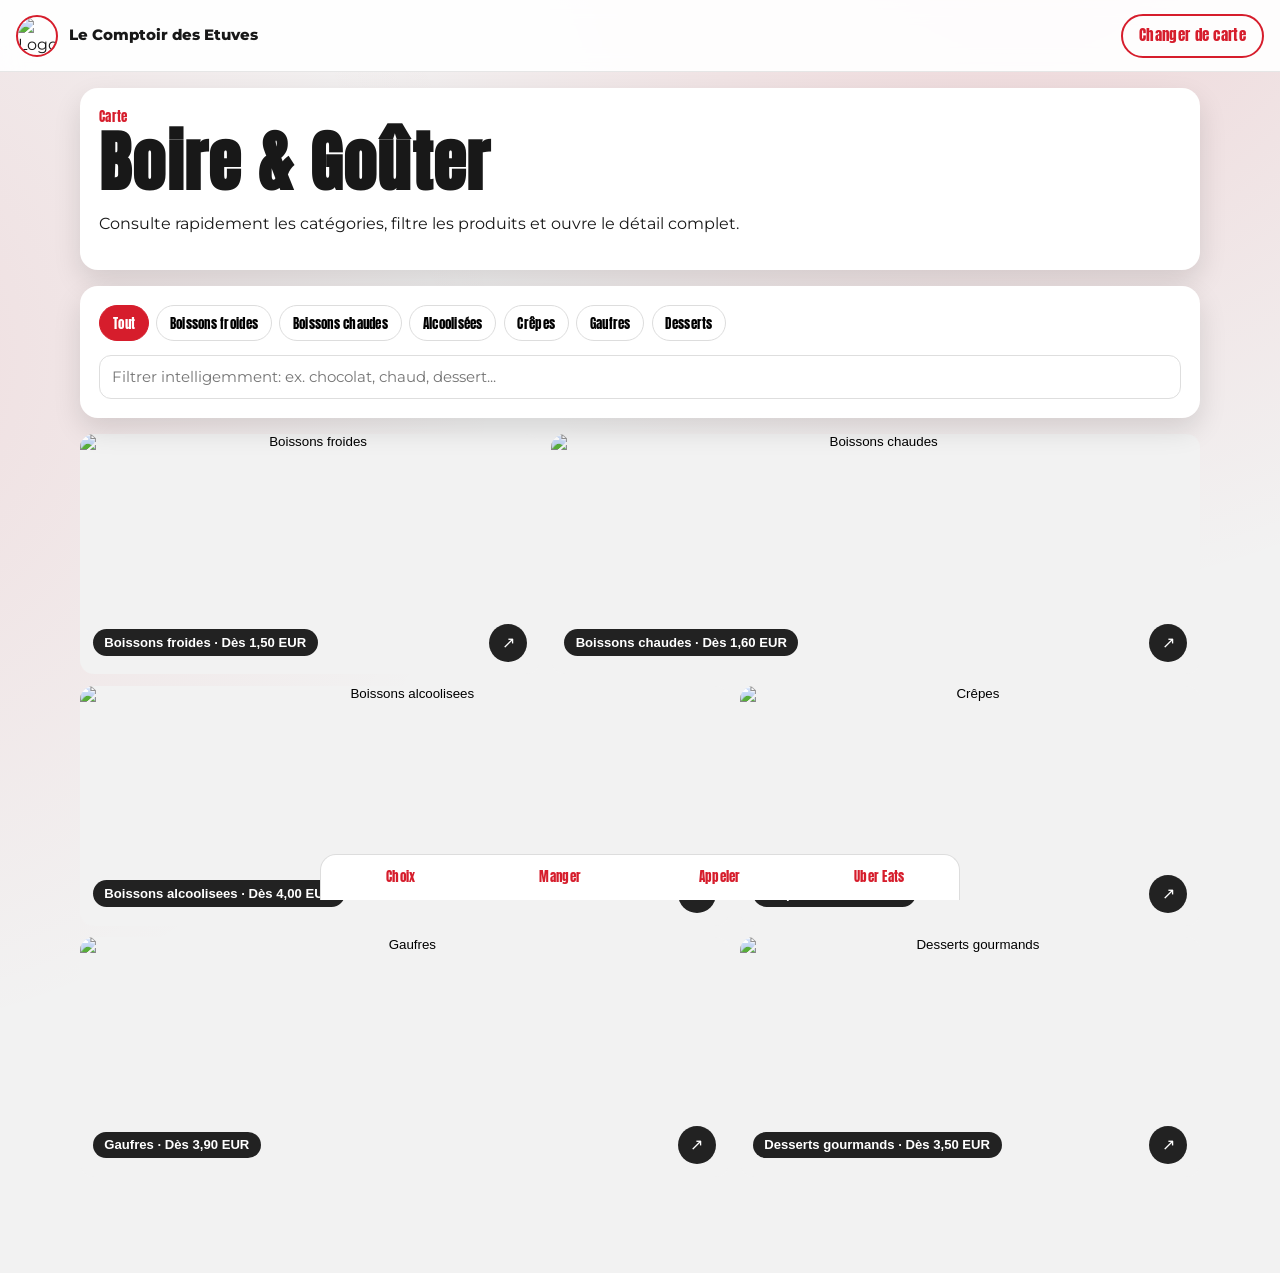
==== boire-gouter.html @ 40b5bdee "Add files via upload" ====
﻿<!doctype html>
<html lang="fr">
<head>
  <meta charset="UTF-8" />
  <meta name="viewport" content="width=device-width, initial-scale=1" />
  <title>Carte Boire & Go&ucirc;ter | Le Comptoir des Etuves</title>
  <meta name="description" content="Carte Boire & Go&ucirc;ter : boissons, desserts, cr&ecirc;pes, gaufres et glaces. Filtrage intelligent sur mobile." />
  <meta name="theme-color" content="#d61d2c" />
  <link rel="preconnect" href="https://fonts.googleapis.com" />
  <link rel="preconnect" href="https://fonts.gstatic.com" crossorigin />
  <link href="https://fonts.googleapis.com/css2?family=Anton&family=Montserrat:wght@400;500;600;700;800&display=swap" rel="stylesheet" />
  <link rel="stylesheet" href="styles.css" />
</head>
<body class="menu-category" data-menu-group="boire-gouter">
  <header class="topbar">
    <a class="brand" href="index.html">
      <img src="images/logo.png" alt="Logo Le Comptoir des Etuves" />
      <span>Le Comptoir des Etuves</span>
    </a>
    <a class="btn btn-outline" href="carte.html">Changer de carte</a>
  </header>

  <main class="menu-page-main">
    <section class="section menu-headline">
      <p class="kicker">Carte</p>
      <h1>Boire &amp; Go&ucirc;ter</h1>
      <p>Consulte rapidement les cat&eacute;gories, filtre les produits et ouvre le d&eacute;tail complet.</p>
    </section>

    <section class="section smart-filters">
      <div class="filters-row" id="menuFilters">
        <button class="filter-chip is-active" data-filter="all" type="button">Tout</button>
        <button class="filter-chip" data-filter="boissons-froides" type="button">Boissons froides</button>
        <button class="filter-chip" data-filter="boissons-chaudes" type="button">Boissons chaudes</button>
        <button class="filter-chip" data-filter="alcool" type="button">Alcoolis&eacute;es</button>
        <button class="filter-chip" data-filter="crepes" type="button">Cr&ecirc;pes</button>
        <button class="filter-chip" data-filter="gaufres" type="button">Gaufres</button>
        <button class="filter-chip" data-filter="desserts" type="button">Desserts</button>
      </div>
      <input id="menuSearch" class="menu-search" type="search" placeholder="Filtrer intelligemment: ex. chocolat, chaud, dessert..." />
    </section>

    <section class="menu-gallery-grid" id="productsGrid" aria-label="Produits boire et go&ucirc;ter"></section>
  </main>

  <section class="detail-modal" id="detailView" hidden aria-modal="true" role="dialog" aria-labelledby="detailTitle">
    <div class="detail-backdrop" id="detailBackdrop"></div>
    <article class="detail-card modal-card" id="detailContent"></article>
    <button class="detail-close" id="closeDetail" type="button" aria-label="Fermer le d&eacute;tail">&times;</button>
  </section>

  <nav class="mobile-actions" aria-label="Actions rapides mobile">
    <a href="carte.html">Choix</a>
    <a href="manger.html">Manger</a>
    <a href="tel:+33000000000">Appeler</a>
    <a href="#">Uber Eats</a>
  </nav>

  <script src="script.js"></script>
</body>
</html>
---- styles.css ----
﻿:root {
  --bg: #f2f2f2;
  --text: #181818;
  --brand: #d61d2c;
  --brand-dark: #b61623;
  --paper: #ffffff;
  --muted: #666;
  --radius: 18px;
  --shadow: 0 12px 28px rgba(0, 0, 0, 0.12);
  --topbar-h: 72px;
  --reviews-scroll-duration: 34s;
}

* {
  box-sizing: border-box;
}

body {
  margin: 0;
  font-family: "Montserrat", sans-serif;
  color: var(--text);
  background:
    radial-gradient(circle at 80% -10%, rgba(214, 29, 44, 0.14), transparent 42%),
    radial-gradient(circle at -15% 28%, rgba(214, 29, 44, 0.1), transparent 40%),
    var(--bg);
  line-height: 1.45;
}

body.modal-open {
  overflow: hidden;
}

h1,
h2,
h3,
.kicker,
.badge,
.filter-chip,
.btn,
.mobile-actions a {
  font-family: "Anton", sans-serif;
  letter-spacing: 0.02em;
}

a {
  color: var(--brand);
}

.topbar {
  position: sticky;
  top: 0;
  z-index: 40;
  display: flex;
  justify-content: space-between;
  align-items: center;
  gap: 0.75rem;
  padding: 0.7rem 1rem;
  min-height: var(--topbar-h);
  background: rgba(255, 255, 255, 0.92);
  backdrop-filter: blur(10px);
  border-bottom: 1px solid #e6e6e6;
}

.brand {
  display: flex;
  align-items: center;
  gap: 0.7rem;
  color: inherit;
  text-decoration: none;
}

.brand img {
  width: 42px;
  height: 42px;
  border-radius: 50%;
  border: 2px solid var(--brand);
}

.brand span {
  font-weight: 800;
  font-size: 0.95rem;
}

.lang-toggle {
  border: 1px solid #cfcfcf;
  background: #fff;
  border-radius: 999px;
  padding: 0.45rem 0.75rem;
  font-size: 0.75rem;
  font-weight: 700;
}

main {
  width: min(1100px, 100% - 2rem);
  margin: 1rem auto 6rem;
}

.section {
  background: var(--paper);
  border-radius: var(--radius);
  box-shadow: var(--shadow);
  padding: 1.2rem;
  margin-bottom: 1rem;
}

.kicker {
  margin: 0;
  font-size: 0.82rem;
  color: #ffe0e3;
}

.menu-headline .kicker {
  color: var(--brand);
}

h1,
h2 {
  margin: 0.25rem 0 0.65rem;
  line-height: 1;
}

h1 {
  font-size: clamp(2.2rem, 11vw, 4.1rem);
}

h2 {
  font-size: clamp(1.7rem, 7vw, 2.6rem);
}

.cta-row {
  display: flex;
  flex-wrap: wrap;
  gap: 0.55rem;
  margin-top: 1rem;
}

.btn {
  display: inline-flex;
  align-items: center;
  justify-content: center;
  min-height: 44px;
  padding: 0.52rem 1rem;
  border-radius: 999px;
  text-decoration: none;
  border: 2px solid transparent;
  font-size: 0.95rem;
}

.btn-primary {
  background: #fff;
  color: var(--brand);
}

.btn-primary:hover {
  background: #ffeef0;
}

.btn-outline {
  color: var(--brand);
  border-color: var(--brand);
  background: transparent;
}

.pill-list {
  list-style: none;
  display: flex;
  flex-wrap: wrap;
  gap: 0.5rem;
  padding: 0;
  margin: 0.9rem 0 0;
}

.pill-list li {
  background: #f9dce0;
  border: 1px solid #f1bcc4;
  color: #8f1622;
  border-radius: 999px;
  padding: 0.38rem 0.8rem;
  font-size: 0.86rem;
  font-weight: 700;
}

.info-grid {
  display: grid;
  gap: 0.8rem;
}

.info-grid article {
  border: 1px solid #ececec;
  border-radius: 14px;
  padding: 0.8rem;
  background: rgba(255, 255, 255, 0.84);
}

.info-grid h3 {
  margin: 0 0 0.25rem;
  color: var(--brand);
}

.map-embed-wrap {
  margin: 0.6rem 0;
  border-radius: 14px;
  overflow: hidden;
  border: 1px solid #e5e5e5;
}

.map-embed-wrap iframe {
  width: 100%;
  height: 250px;
  border: 0;
  display: block;
}

.review-carousel {
  position: relative;
  overflow: hidden;
  min-height: 180px;
  margin-top: 0.8rem;
  border-radius: 14px;
  border: 1px solid rgba(255, 255, 255, 0.16);
  background: rgba(255, 255, 255, 0.04);
  padding: 0.7rem 0;
}

.review-track {
  display: flex;
  width: max-content;
  gap: 0.85rem;
  will-change: transform;
  animation: reviews-ltr var(--reviews-scroll-duration) linear infinite;
}

.review {
  width: clamp(215px, 34vw, 300px);
  min-height: 142px;
  display: flex;
  flex-direction: column;
  justify-content: space-between;
  gap: 0.4rem;
  border: 1px solid #ffd2d8;
  border-radius: 12px;
  padding: 0.82rem;
  background: #fff;
  color: #201d1e;
  box-shadow: 0 10px 24px rgba(0, 0, 0, 0.2);
}

.review p {
  margin: 0;
  font-size: 0.86rem;
  line-height: 1.42;
}

.review-meta {
  display: flex;
  justify-content: space-between;
  gap: 0.6rem;
  color: #9f1f2c;
  font-weight: 700;
  font-size: 0.82rem;
}

.review small {
  color: #7b6668;
  font-size: 0.75rem;
}

.review-carousel:hover .review-track {
  animation-play-state: paused;
}

.btn-review {
  margin: 0.95rem auto 0;
  display: flex;
  width: min(340px, 100%);
  background: #fff;
  color: var(--brand);
  border: 1px solid #ffd5da;
  font-size: 1.05rem;
}

.best-sellers {
  margin-top: 1.1rem;
}

.best-sellers h3 {
  margin: 0 0 0.55rem;
  font-size: 1.35rem;
  color: #fff;
}

.best-seller-stage {
  position: relative;
  height: clamp(230px, 38vw, 340px);
  border-radius: 14px;
  overflow: hidden;
  border: 1px solid rgba(255, 255, 255, 0.16);
  background: rgba(255, 255, 255, 0.06);
}

.best-seller-slide {
  position: absolute;
  inset: 0;
  opacity: 0;
  transform: scale(1.03);
  transition: opacity 420ms ease, transform 420ms ease;
}

.best-seller-slide.is-active {
  opacity: 1;
  transform: scale(1);
}

.best-seller-slide img {
  display: block;
  width: 100%;
  height: 100%;
  object-fit: cover;
}

.best-seller-nav {
  margin-top: 0.55rem;
  display: grid;
  grid-template-columns: repeat(3, minmax(0, 1fr));
  overflow: hidden;
  gap: 0.45rem;
}

.best-seller-nav-progressive {
  border-radius: 10px;
  border: 1px solid rgba(255, 255, 255, 0.22);
  background: rgba(255, 255, 255, 0.18);
  backdrop-filter: blur(7px);
  padding: 0.22rem;
  gap: 0.22rem;
}

.best-nav-btn {
  position: relative;
  display: block;
  text-align: left;
  width: 100%;
  border: 1px solid rgba(255, 255, 255, 0.12);
  border-radius: 8px;
  background: transparent;
  color: rgba(255, 255, 255, 0.86);
  padding: 0.44rem 0.34rem 0.56rem;
  overflow: hidden;
  transition: background-color 220ms ease, color 220ms ease, border-color 220ms ease;
  cursor: pointer;
}

.best-nav-btn strong {
  display: block;
  font-size: 0.82rem;
  background: #ffffff;
  color: #1f1a1b;
  border: 1px solid #ffffff;
  border-radius: 7px;
  padding: 0.3rem 0.36rem;
  box-shadow: 0 6px 12px rgba(0, 0, 0, 0.14);
  white-space: normal;
  display: -webkit-box;
  -webkit-line-clamp: 2;
  line-clamp: 2;
  -webkit-box-orient: vertical;
  overflow: hidden;
  width: 100%;
}

.best-nav-btn.is-active {
  background: rgba(255, 255, 255, 0.9);
  border-color: rgba(255, 255, 255, 0.9);
  color: #1f1a1b;
}

.best-nav-btn.is-active strong {
  box-shadow: none;
}

.best-nav-progress {
  position: absolute;
  left: 0;
  right: 0;
  bottom: 0;
  height: 2px;
  background: rgba(255, 255, 255, 0.36);
}

.best-nav-progress::after {
  content: "";
  display: block;
  width: 0;
  height: 100%;
  background: var(--brand);
}

.best-nav-progress.is-running::after {
  width: 100%;
  transition: width var(--best-progress-duration, 9s) linear;
}

.uber-block {
  border: 2px solid #f1c4ca;
}

.site-footer {
  padding: 1.2rem 1rem 5.4rem;
  text-align: center;
  color: #444;
}

.mobile-actions {
  position: fixed;
  left: 0;
  right: 0;
  bottom: 0;
  z-index: 45;
  display: grid;
  grid-template-columns: repeat(4, 1fr);
  background: #fff;
  border-top: 1px solid #ddd;
}

.mobile-actions a {
  text-align: center;
  text-decoration: none;
  color: var(--brand);
  font-size: 0.82rem;
  padding: 0.75rem 0.2rem 0.85rem;
}

.home main {
  width: min(1200px, 100% - 1rem);
  margin: 0 auto 6rem;
}

.home .panels {
  position: relative;
  margin-top: 0.4rem;
}

.home .panel {
  position: sticky;
  top: calc(var(--topbar-h) - 4px);
  min-height: calc(100svh - var(--topbar-h));
  border-radius: 22px;
  margin-bottom: 6.7svh;
  overflow: hidden;
  display: flex;
  align-items: center;
  box-shadow: var(--shadow);
}

.home .panel:last-child {
  margin-bottom: 0;
}

.home .panel-grid {
  position: absolute;
  inset: 0;
  background-image:
    linear-gradient(to right, rgba(255, 255, 255, 0.16) 1px, transparent 1px),
    linear-gradient(to bottom, rgba(255, 255, 255, 0.16) 1px, transparent 1px);
  background-size: 52px 52px;
  mask-image: radial-gradient(ellipse 62% 52% at 50% 0%, #000 70%, transparent 100%);
  pointer-events: none;
}

.home .panel-content {
  position: relative;
  z-index: 1;
  width: min(980px, 100% - 2rem);
  margin: 0 auto;
  padding: 1.4rem 0;
}

.home .panel-hero {
  background: linear-gradient(135deg, #d61d2c 0%, #f03f51 80%);
  color: #fff;
}

.home .panel-hero .btn-outline {
  color: #fff;
  border-color: #fff;
}

.home .hero-subtitle {
  max-width: 60ch;
}

.home .panel-intro {
  background: #f8f8f8;
  color: #1b1b1b;
}

.home .panel-intro .kicker,
.home .panel-intro .pill-list li {
  color: #1b1b1b;
}

.intro-layout {
  display: grid;
  gap: 1rem;
}

.intro-image-card {
  margin: 0 auto;
  width: min(100%, 380px);
  aspect-ratio: 4 / 3;
  position: relative;
  overflow: visible;
  border: 0;
  background: transparent;
}

.intro-image-main,
.intro-image-secondary {
  position: absolute;
  display: block;
  border-radius: 16px;
  border: 1px solid #ddd;
  box-shadow: 0 12px 24px rgba(0, 0, 0, 0.14);
  background: #fff;
  padding: 0.2rem;
  width: auto;
  max-width: 100%;
  max-height: 100%;
  object-fit: contain;
}

.intro-image-main {
  top: 0;
  left: 0;
  width: 72%;
  height: 82%;
}

.intro-image-secondary {
  right: 0;
  bottom: 0;
  width: 48%;
  height: 56%;
}

.home .panel-practical {
  background: linear-gradient(135deg, #fff 0%, #fff5f6 100%);
}

.home .panel-reviews {
  background: linear-gradient(135deg, #171717 0%, #0f0f10 100%);
  color: #fff;
}

.home .panel-about {
  background: #fdfdfd;
}

.owner-card {
  margin-top: 0.85rem;
  max-width: 300px;
}

.owner-card img {
  display: block;
  width: 100%;
  aspect-ratio: 1 / 1;
  object-fit: cover;
  border-radius: 18px;
  box-shadow: 0 10px 22px rgba(0, 0, 0, 0.16);
}

.owner-name {
  margin: 0.7rem 0 0.2rem;
  color: var(--brand);
  font-weight: 800;
  font-size: 1.9rem;
}

.owner-note {
  margin: 0;
  color: #343434;
  font-size: 1.02rem;
  font-weight: 700;
}

.home .panel-uber {
  background: linear-gradient(135deg, #d61d2c 0%, #bc1422 100%);
  color: #fff;
}

.home .panel-uber .btn-outline {
  border-color: #fff;
  color: #fff;
}

.uber-promo {
  max-width: 560px;
  border: 1px solid rgba(255, 255, 255, 0.44);
  border-radius: 16px;
  padding: 0.9rem;
  background: rgba(255, 255, 255, 0.08);
  backdrop-filter: blur(4px);
}

.uber-logo-image {
  display: block;
  width: min(220px, 70%);
  height: auto;
  border-radius: 10px;
  margin: 0 0 0.8rem;
  background: #fff;
  padding: 0.22rem 0.35rem;
}

.uber-promo-lead {
  margin: 0;
}

.uber-promo-list {
  margin: 0.65rem 0 0.9rem;
  padding-left: 1rem;
}

.uber-promo-list li {
  margin-bottom: 0.3rem;
}

.selector-main {
  width: min(1120px, 100% - 1.4rem);
  margin: 1rem auto 6rem;
}

.selector-hero p {
  max-width: 66ch;
}

.selector-card-grid {
  display: grid;
  gap: 0.9rem;
}

.selector-card {
  display: block;
  border-radius: 18px;
  border: 1px solid #ececec;
  background: #fff;
  box-shadow: 0 12px 26px rgba(0, 0, 0, 0.1);
  overflow: hidden;
  text-decoration: none;
  color: inherit;
  transition: transform 260ms ease, box-shadow 260ms ease;
}

.selector-card:hover {
  transform: translateY(-4px);
  box-shadow: 0 18px 36px rgba(0, 0, 0, 0.16);
}

.selector-figure {
  position: relative;
  margin: 0;
  height: 250px;
  background: #f8f8f8;
}

.selector-figure img {
  width: 100%;
  height: 100%;
  object-fit: cover;
  display: block;
}

.selector-gradient {
  position: absolute;
  inset: 0;
  background: linear-gradient(to top, rgba(0, 0, 0, 0.32), transparent 56%);
}

.selector-copy {
  padding: 0.9rem 0.95rem 1rem;
}

.selector-copy h2 {
  margin: 0.35rem 0 0.4rem;
  color: #1a1a1a;
}

.selector-copy p {
  margin: 0;
  color: #444;
}

.selector-chip {
  display: inline-block;
  padding: 0.28rem 0.55rem;
  border-radius: 999px;
  background: #ffe7ea;
  color: #9f1f2c;
  font-size: 0.78rem;
  font-weight: 800;
}

.selector-link {
  display: inline-flex;
  margin-top: 0.75rem;
  padding: 0.3rem 0.75rem;
  border-radius: 999px;
  background: var(--brand);
  color: #fff;
  font-size: 0.82rem;
  font-weight: 700;
}

.menu-page-main {
  width: min(1120px, 100% - 1.4rem);
  margin: 1rem auto 6rem;
}

.smart-filters {
  position: sticky;
  top: calc(var(--topbar-h) + 8px);
  z-index: 22;
}

.filters-row {
  display: flex;
  gap: 0.45rem;
  overflow-x: auto;
  padding-bottom: 0.35rem;
}

.filters-row .filter-chip {
  flex: 0 0 auto;
}

.menu-search {
  width: 100%;
  min-height: 44px;
  border: 1px solid #dedede;
  border-radius: 12px;
  margin-top: 0.55rem;
  padding: 0.6rem 0.72rem;
  font-family: "Montserrat", sans-serif;
  font-size: 0.92rem;
}

.menu-gallery-grid {
  display: grid;
  grid-template-columns: repeat(12, minmax(0, 1fr));
  gap: 0.7rem;
  margin-top: 1rem;
  margin-bottom: 5.6rem;
}

.gallery-card {
  grid-column: span 12;
  position: relative;
  border-radius: 14px;
  overflow: hidden;
  min-height: 240px;
  background: #f2f2f2;
  cursor: pointer;
  border: 0;
  padding: 0;
  transform: translateY(20px);
  opacity: 0;
  transition: transform 420ms ease, opacity 420ms ease;
}

.gallery-card.is-visible {
  transform: translateY(0);
  opacity: 1;
}

.gallery-card img {
  width: 100%;
  height: 100%;
  object-fit: cover;
  display: block;
}

.gallery-overlay {
  position: absolute;
  left: 0;
  right: 0;
  bottom: 0;
  padding: 0.8rem;
  display: flex;
  justify-content: space-between;
  align-items: center;
  gap: 0.5rem;
}

.gallery-label {
  display: inline-flex;
  align-items: center;
  border-radius: 999px;
  padding: 0.36rem 0.72rem;
  background: rgba(0, 0, 0, 0.86);
  color: #fff;
  font-size: 0.82rem;
  font-weight: 700;
  max-width: calc(100% - 56px);
  overflow: hidden;
  text-overflow: ellipsis;
  white-space: nowrap;
}

.gallery-arrow {
  width: 38px;
  height: 38px;
  border-radius: 50%;
  background: rgba(0, 0, 0, 0.86);
  color: #fff;
  display: grid;
  place-items: center;
  font-size: 1rem;
}

.main-cards {
  display: grid;
  gap: 0.8rem;
}

.category-card {
  text-align: left;
  border: 2px solid #e7e7e7;
  border-radius: 18px;
  padding: 1rem;
  background: #fff;
}

.category-card.is-active {
  border-color: var(--brand);
  background: linear-gradient(130deg, #fff, #fff4f6);
}

.badge {
  color: var(--brand);
  font-size: 0.85rem;
}

.filters {
  display: flex;
  flex-wrap: wrap;
  gap: 0.5rem;
}

.filter-chip {
  border: 1px solid #ddd;
  border-radius: 999px;
  padding: 0.45rem 0.8rem;
  background: #fff;
  font-size: 0.82rem;
}

.filter-chip.is-active {
  background: var(--brand);
  color: #fff;
  border-color: var(--brand);
}

.products-grid {
  display: grid;
  gap: 0.75rem;
  grid-template-columns: 1fr;
}

.product-card {
  border-radius: 16px;
  border: 1px solid #eee;
  background: #fff;
  overflow: hidden;
}

.product-card button {
  width: 100%;
  background: none;
  border: none;
  text-align: left;
  padding: 0;
  color: inherit;
}

.product-media {
  min-height: 100px;
  padding: 0.85rem;
  background: linear-gradient(145deg, var(--brand), #ff3d4f);
  color: #fff;
}

.product-media.is-wide {
  min-height: 144px;
}

.product-media.is-tall {
  min-height: 190px;
}

.product-content {
  padding: 0.85rem;
}

.product-title-row {
  display: flex;
  justify-content: space-between;
  gap: 0.5rem;
  align-items: baseline;
}

.price {
  font-weight: 800;
  color: var(--brand);
}

.meta {
  color: var(--muted);
  font-size: 0.86rem;
  margin-top: 0.2rem;
}

.detail-view[hidden] {
  display: none;
}

.detail-card {
  border: 2px solid #f0d7da;
  border-radius: 18px;
  padding: 1rem;
  background: #fff8f8;
}

.detail-card h3 {
  margin-top: 0;
}

.detail-items {
  list-style: none;
  margin: 0;
  padding: 0;
}

.detail-items li {
  padding: 0.38rem 0;
  border-bottom: 1px dashed #ecc1c7;
  display: flex;
  justify-content: space-between;
  gap: 0.8rem;
}

.detail-modal[hidden] {
  display: none;
}

.detail-modal {
  position: fixed;
  inset: 0;
  z-index: 60;
  display: grid;
  place-items: center;
  padding: 1rem;
}

.detail-backdrop {
  position: absolute;
  inset: 0;
  background: rgba(11, 11, 11, 0.68);
  backdrop-filter: blur(2px);
}

.modal-card {
  position: relative;
  z-index: 1;
  width: min(760px, calc(100vw - 1.2rem));
  max-height: calc(100vh - 2rem);
  overflow: auto;
  box-shadow: 0 26px 60px rgba(0, 0, 0, 0.42);
}

.detail-close {
  position: absolute;
  z-index: 2;
  top: max(1rem, env(safe-area-inset-top, 1rem));
  right: max(1rem, env(safe-area-inset-right, 1rem));
  width: 44px;
  height: 44px;
  border-radius: 50%;
  border: 0;
  font-size: 1.7rem;
  line-height: 1;
  color: #fff;
  background: rgba(0, 0, 0, 0.72);
  cursor: pointer;
}

.detail-image {
  width: 100%;
  border-radius: 12px;
  display: block;
  margin-bottom: 0.9rem;
  max-height: 300px;
  object-fit: cover;
}

.detail-description,
.detail-summary {
  margin: 0.45rem 0;
}

.detail-price {
  margin: 0.25rem 0;
  color: var(--brand);
  font-size: 1.05rem;
}


@media (min-width: 700px) {
  .info-grid {
    grid-template-columns: repeat(2, 1fr);
  }

  .intro-layout {
    grid-template-columns: 1.08fr 0.92fr;
    align-items: center;
  }

  .selector-card-grid {
    grid-template-columns: 1fr 1fr;
  }

  .gallery-card.span-5 {
    grid-column: span 5;
  }

  .gallery-card.span-7 {
    grid-column: span 7;
  }

  .gallery-card.span-6 {
    grid-column: span 6;
  }

  .best-nav-btn {
    padding: 0.7rem 0.6rem 0.78rem;
  }

  .best-nav-btn strong {
    font-size: 0.9rem;
    padding: 0.36rem 0.56rem;
  }

  .main-cards {
    grid-template-columns: 1fr 1fr;
  }

  .products-grid {
    grid-template-columns: repeat(12, 1fr);
  }

  .product-card {
    grid-column: span 6;
  }

  .product-card.wide {
    grid-column: span 7;
  }

  .product-card.narrow {
    grid-column: span 5;
  }

  .product-card.full {
    grid-column: span 12;
  }

  .mobile-actions {
    max-width: 760px;
    margin: 0 auto;
    border-left: 1px solid #ddd;
    border-right: 1px solid #ddd;
    border-top-left-radius: 16px;
    border-top-right-radius: 16px;
    left: 50%;
    transform: translateX(-50%);
  }
}

@keyframes reviews-ltr {
  from {
    transform: translateX(calc(-50% - 0.425rem));
  }
  to {
    transform: translateX(0);
  }
}
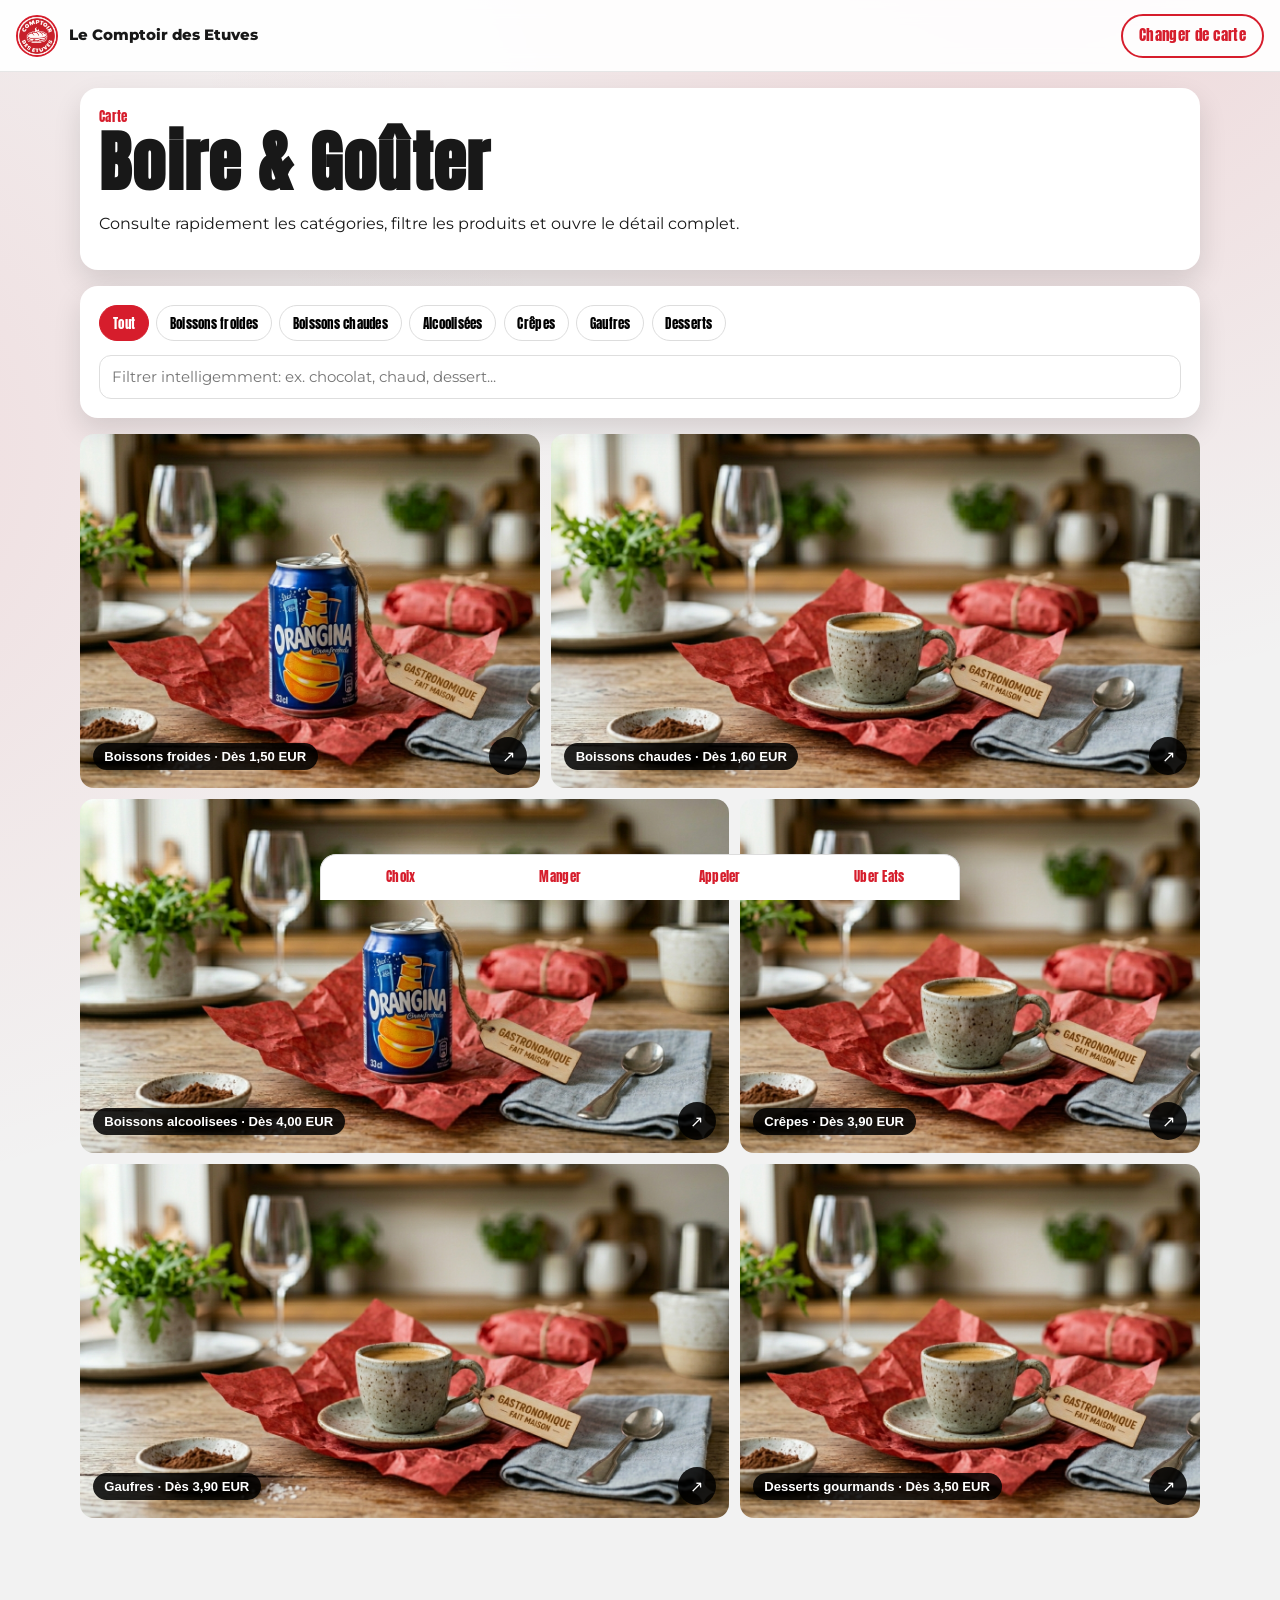
==== commit ed64be82: "Update boire-gouter.html" ====
(no text change in the page or its own stylesheets)
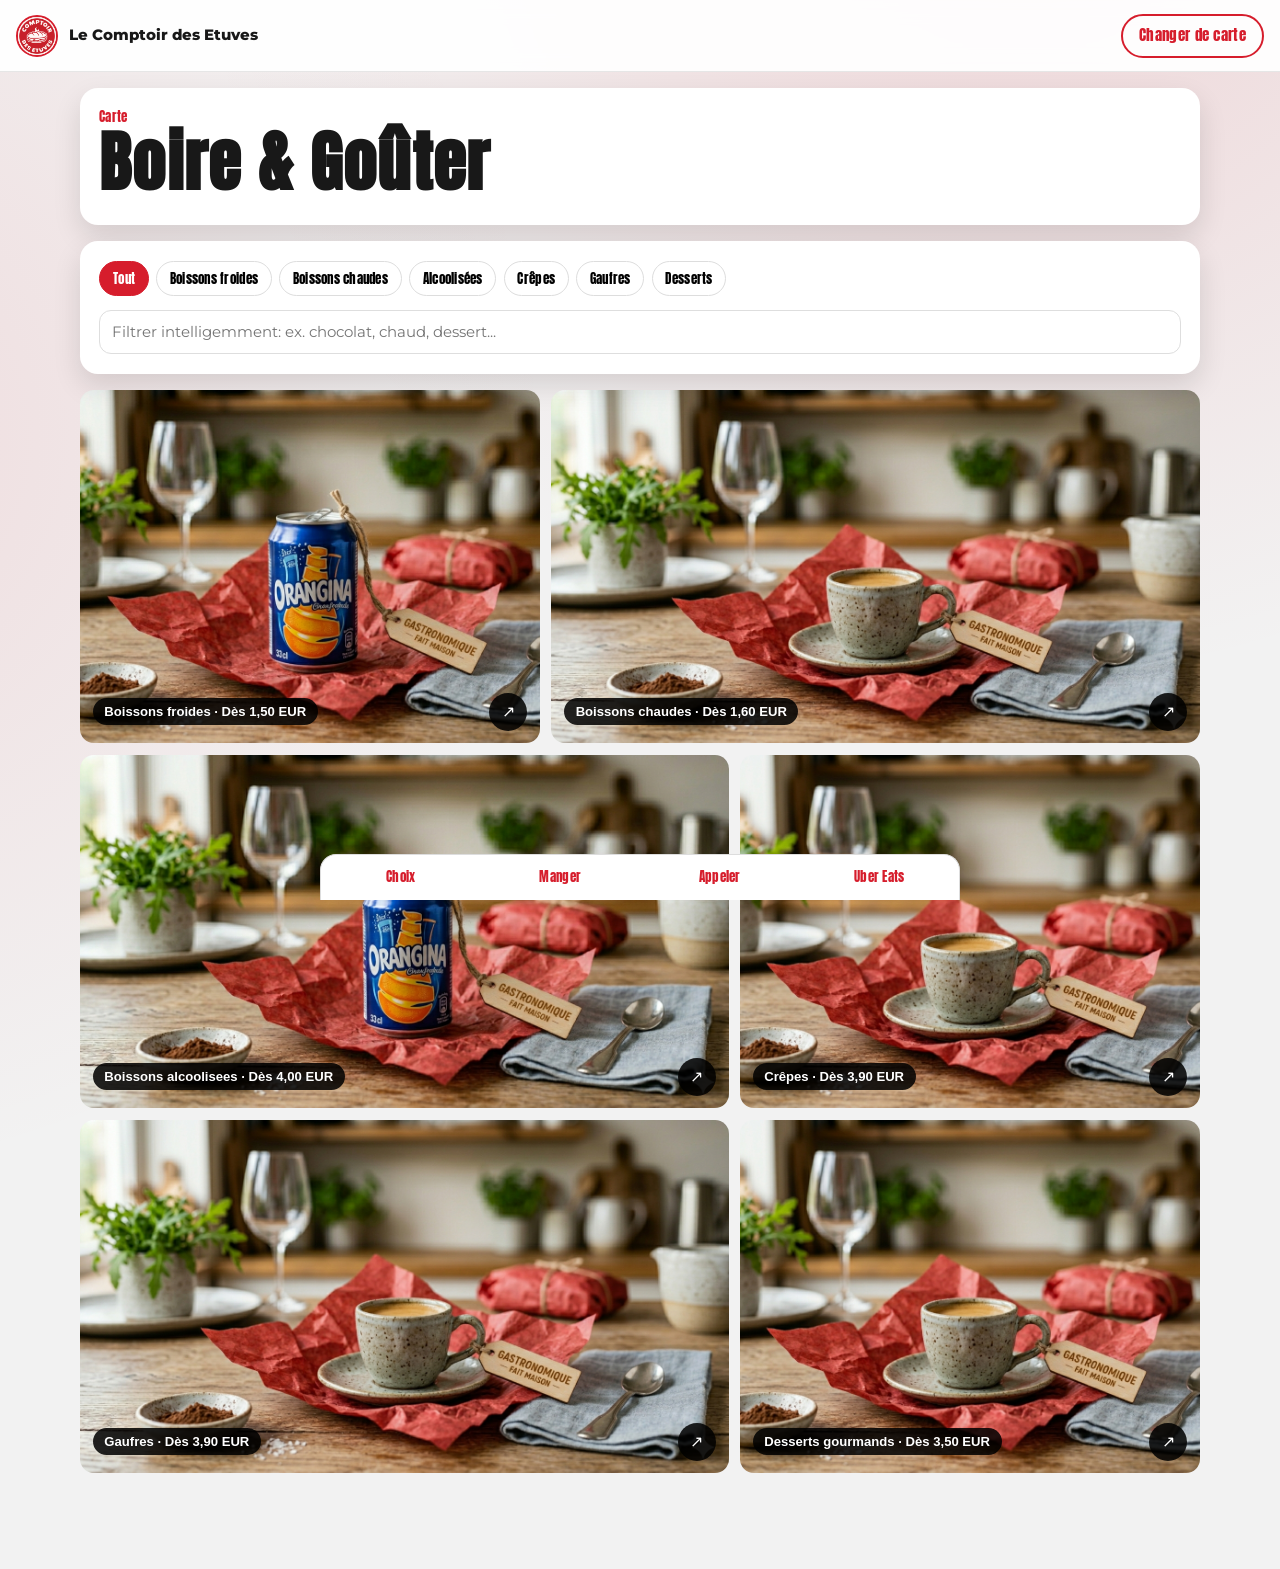
==== commit 3a162b1d: "Update boire-gouter.html" ====
--- a/boire-gouter.html
+++ b/boire-gouter.html
@@ -24,7 +24,6 @@
     <section class="section menu-headline">
       <p class="kicker">Carte</p>
       <h1>Boire &amp; Go&ucirc;ter</h1>
-      <p>Consulte rapidement les cat&eacute;gories, filtre les produits et ouvre le d&eacute;tail complet.</p>
     </section>
 
     <section class="section smart-filters">
